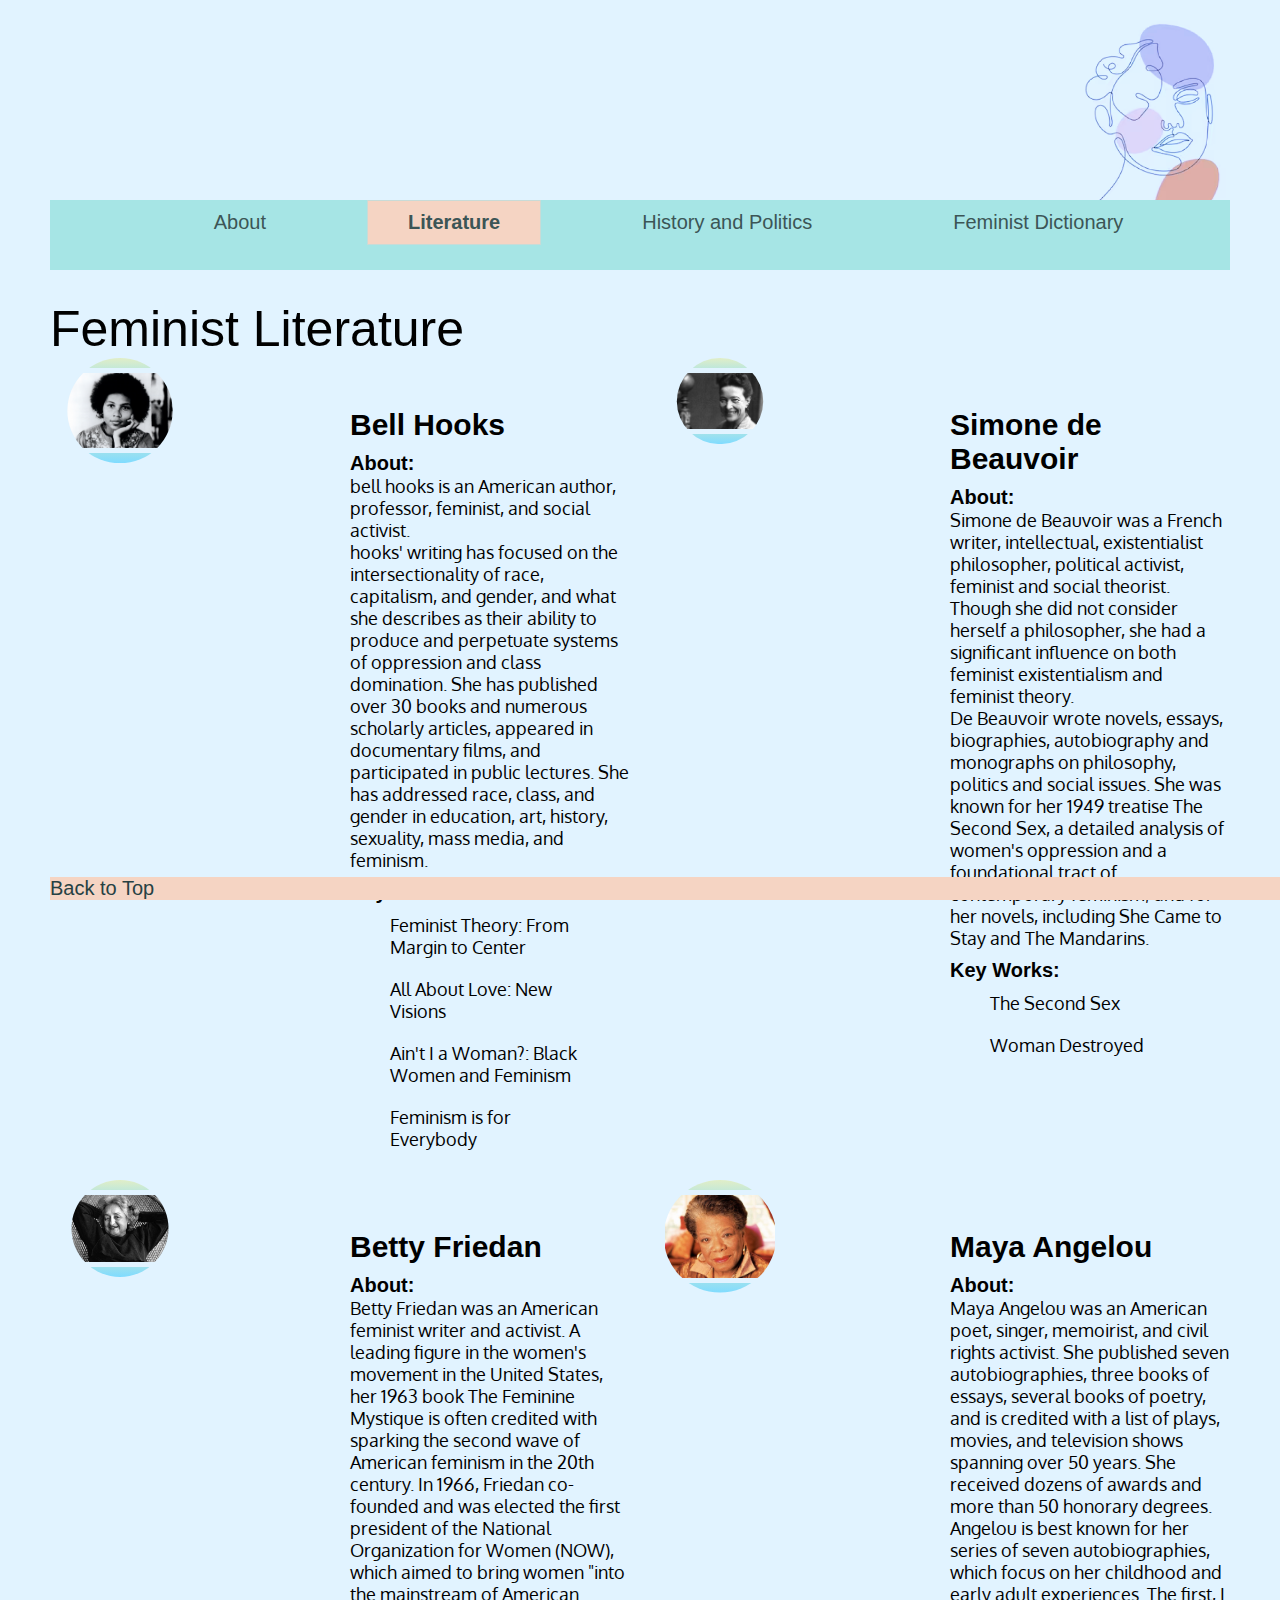
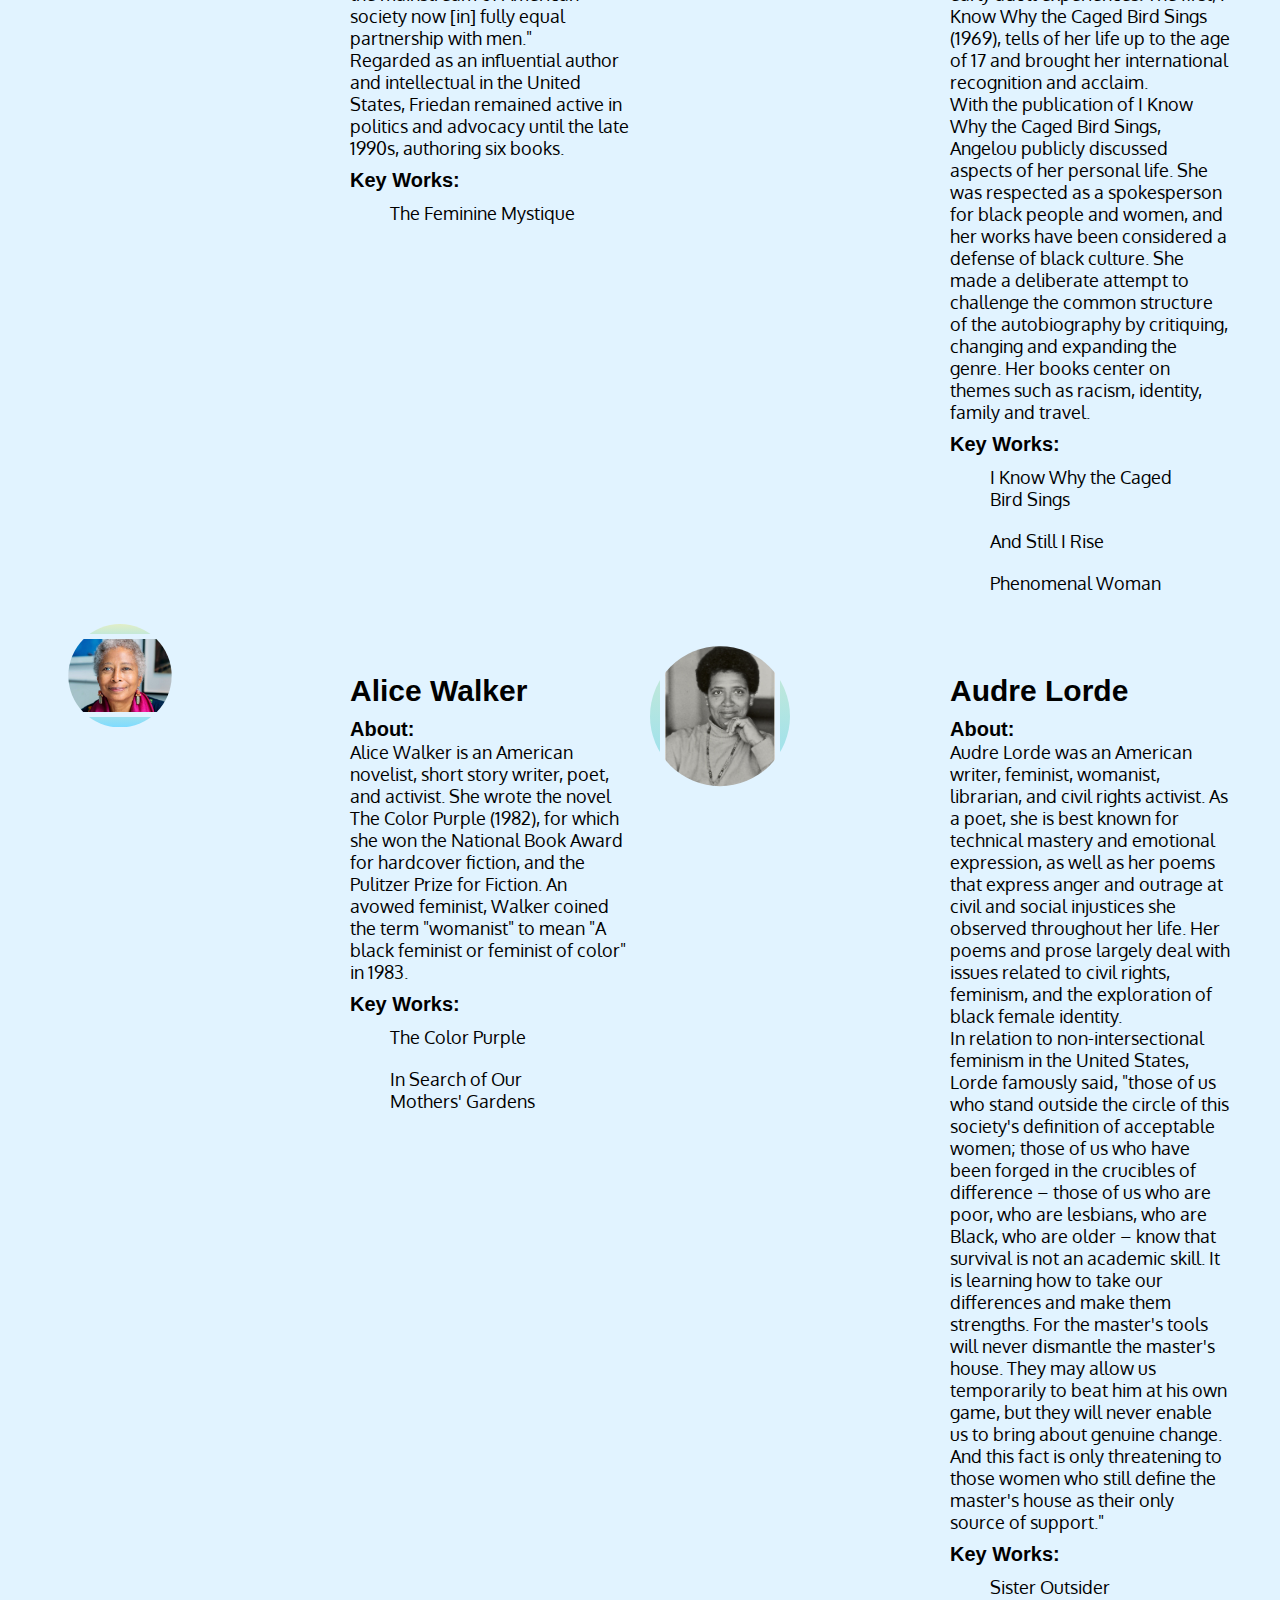
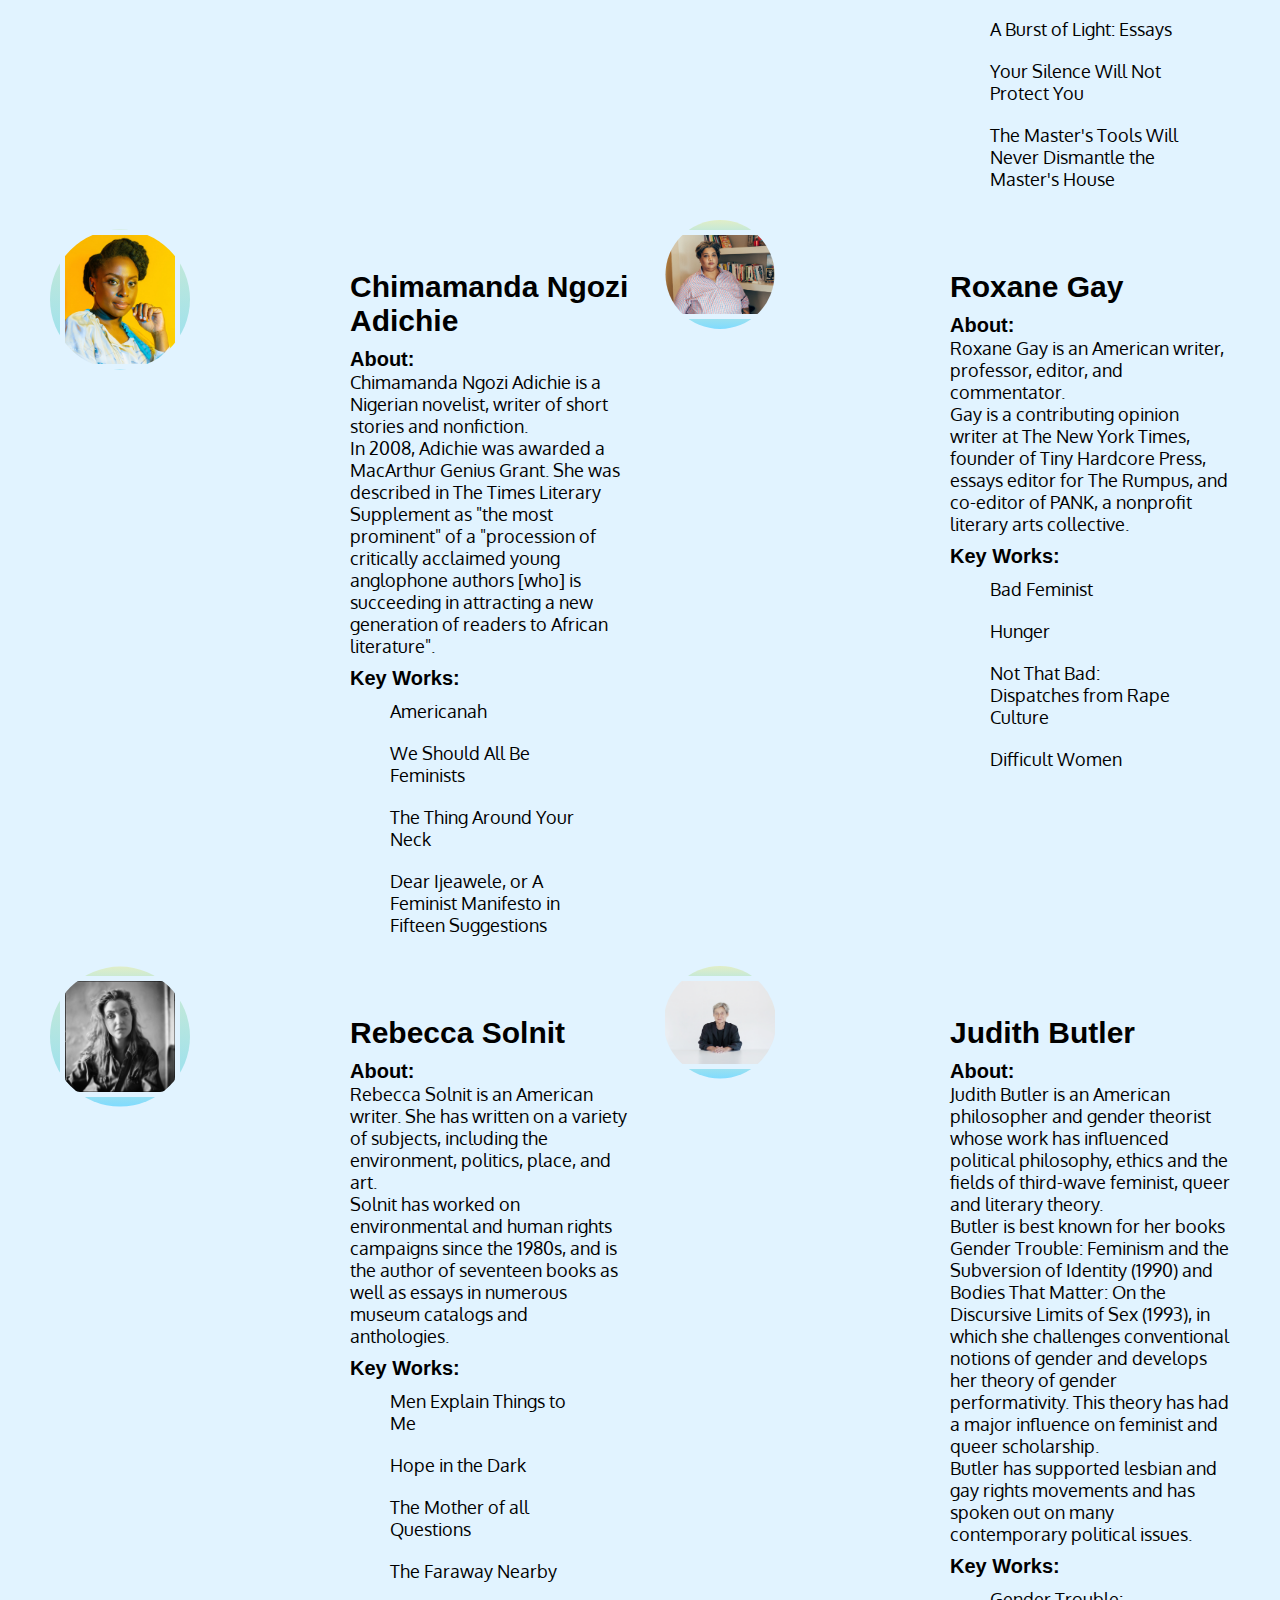
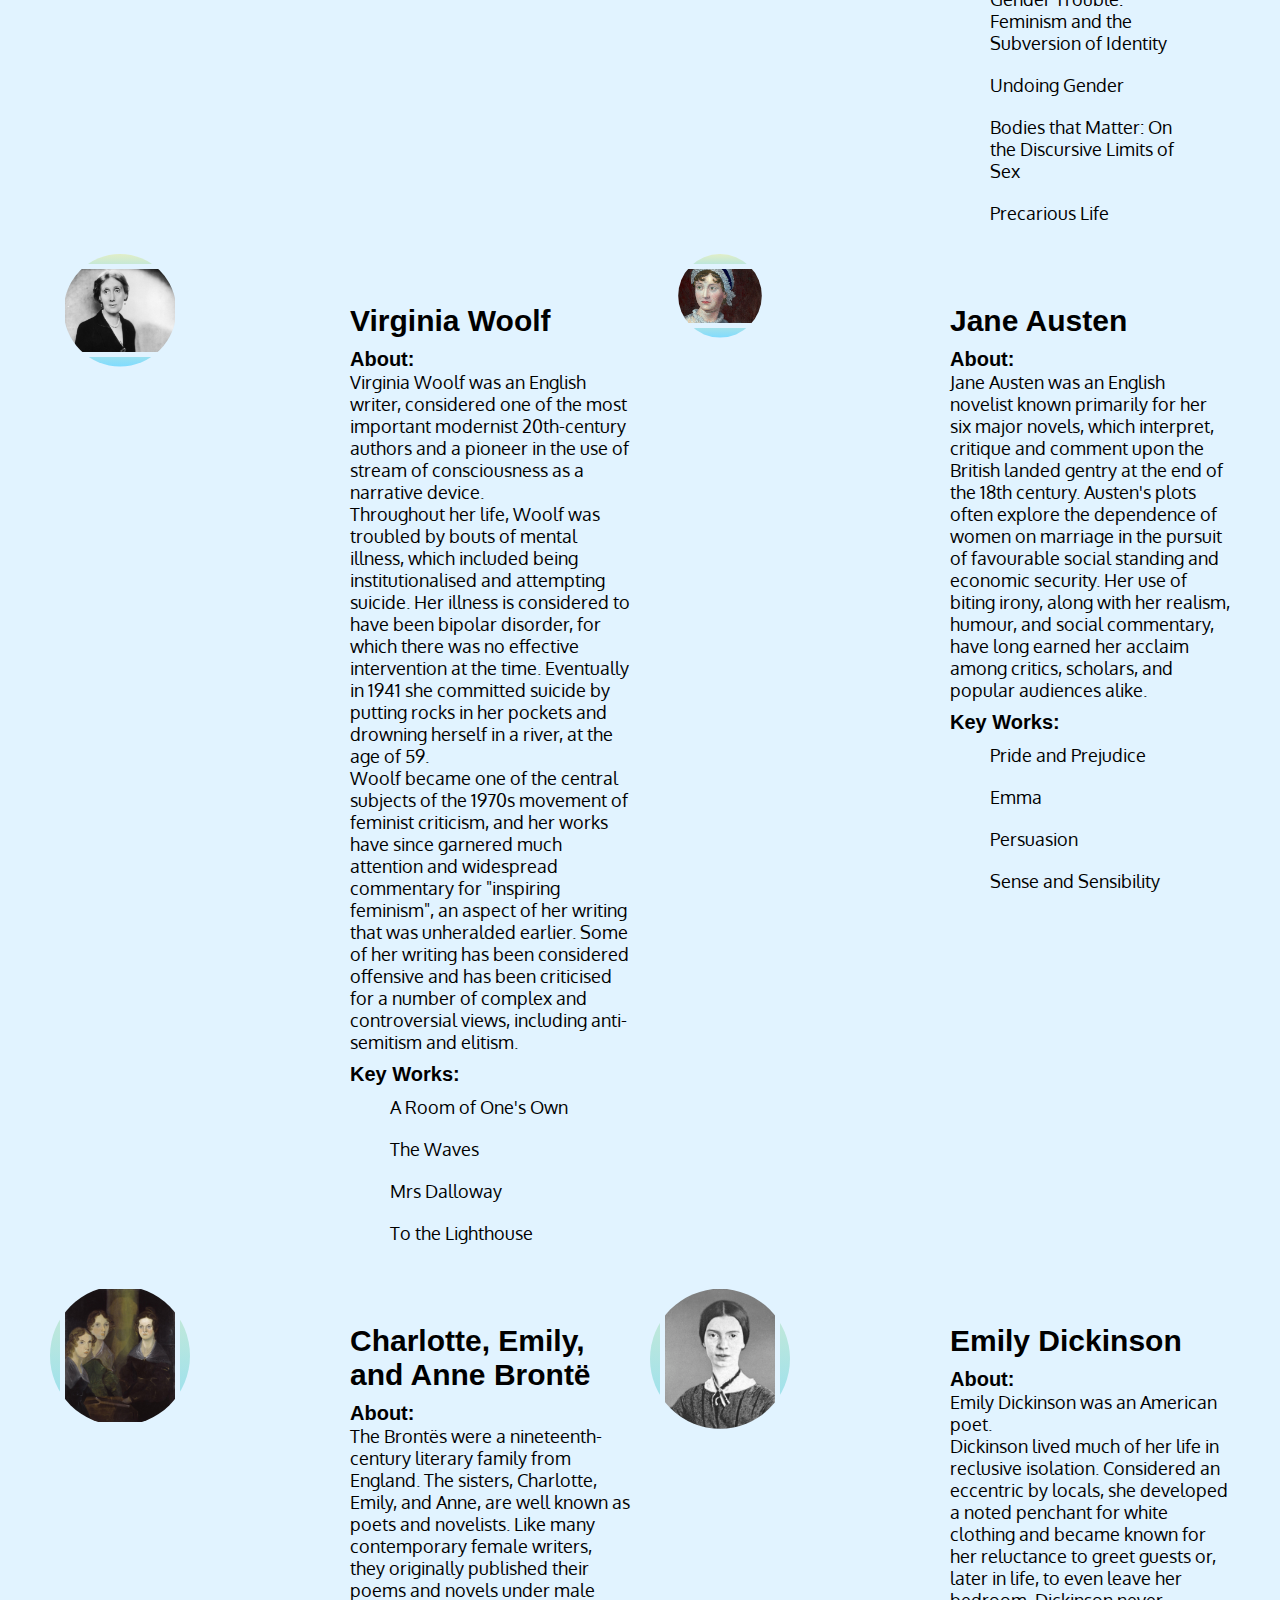
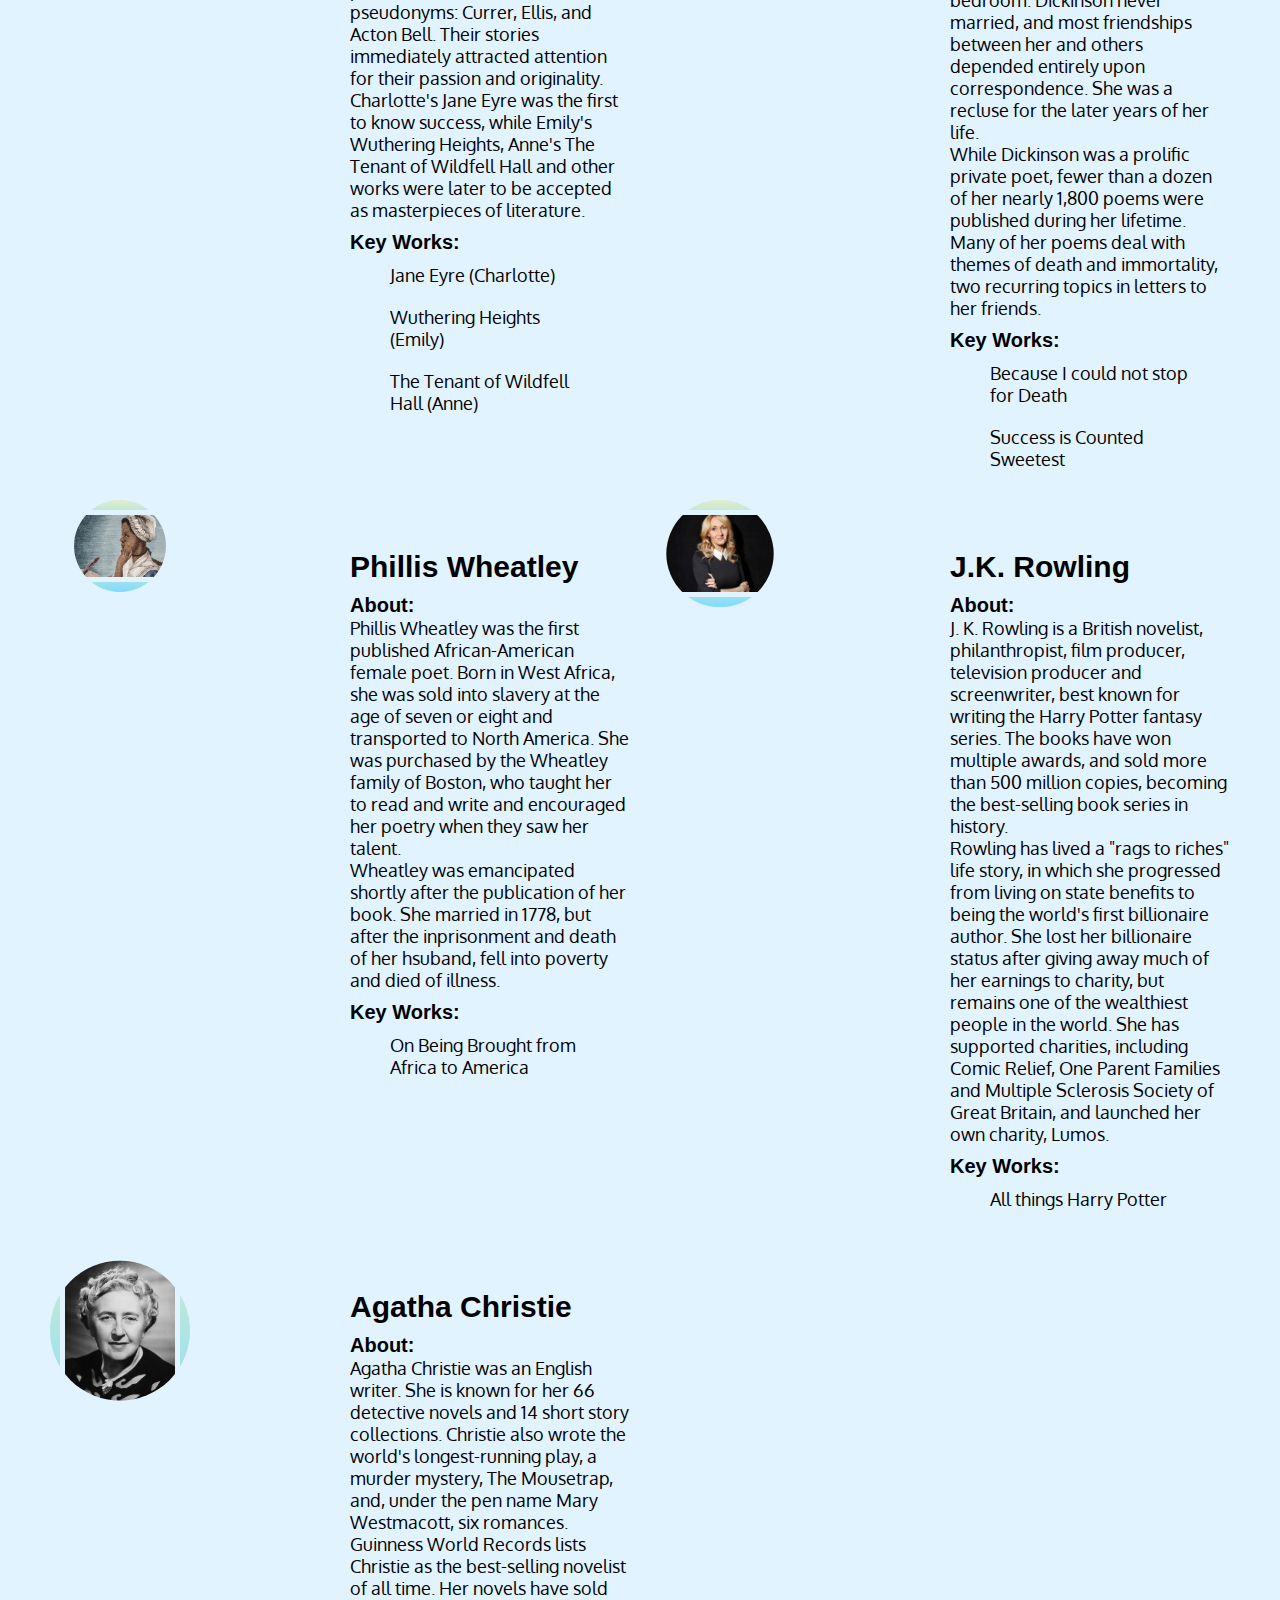
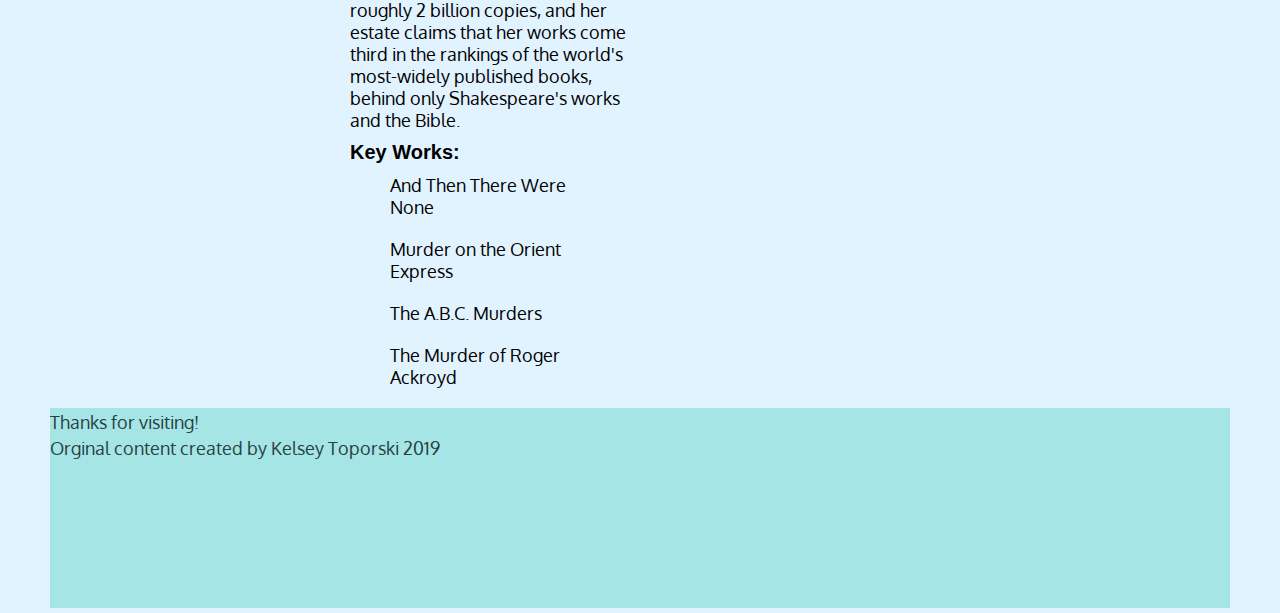
==== literature.html @ 05f8d5fc "Add files via upload" ====
<!DOCTYPE html>
<html lang="en">
<head>
  <meta charset="UTF-8">

  <meta name="viewport" content="width=device-width, initial-scale=1.0">

  <!-- connects to the stylesheets -->
  <link rel="stylesheet" href="css/reset.css">
  <link rel="stylesheet" href="css/style.css">

  <!-- connect to a Google font -->  
  <link rel="preconnect" href="https://fonts.googleapis.com">
  <link rel="preconnect" href="https://fonts.gstatic.com" crossorigin>
  <link href="https://fonts.googleapis.com/css2?family=Oxygen:wght@300;400;700&display=swap" rel="stylesheet">
  <!-- connect to a Font Aweseom font -->
  <link rel="stylesheet" href="https://cdnjs.cloudflare.com/ajax/libs/font-awesome/6.3.0/css/all.min.css" integrity="sha512-SzlrxWUlpfuzQ+pcUCosxcglQRNAq/DZjVsC0lE40xsADsfeQoEypE+enwcOiGjk/bSuGGKHEyjSoQ1zVisanQ==" crossorigin="anonymous" referrerpolicy="no-referrer" />
  <!-- connect to a favicon -->

  <title>Women's Web - Literature</title>
</head>

<body>  
  <a href = "#mainstuff" class = "skip" >Skip to Main Content</a>
  <header>
    <nav>
        <ul>
          <li><a href="index.html">About</a></li>
          <li class = "active" ><a href="literature.html">Literature</a></li>
          <li><a href="history.html">History and Politics</a></li>
          <li><a href="femdict.html">Feminist Dictionary</a></li>
        </ul>
    </nav>
      <!-- definitions from meriam webster -->
      <!-- interpretations from
            The Dictionary of Feminist Theory - Maggie Humm,
            Key Concepts In Post-Colonial Studies - Ashcroft, Bill, Gareth Griffiths, and Helen Tiffin,
            or myself -->
      <!-- interpretation of equity from https://everydayfeminism.com/2014/09/equality-is-not-enough/ -->

    <h1>Feminist Literature</h1>
  </header>

  <main class="container" id = "mainstuff">

      <div class="women-image1">
      <img src="images/bell_hooks.jpg"  width="200" alt="Image of bell hooks">
      </div>

      <div class="women1">
      <h2>Bell Hooks</h2>
      
      <h3>About:</h3>
        <p>
          bell hooks is an American author, professor, feminist, and social activist.
        </p>
        <p>
          hooks' writing has focused on the intersectionality of race, capitalism, and gender, and what she describes as their ability to produce and perpetuate systems of oppression and class domination. She has published over 30 books and numerous scholarly articles, appeared in documentary films, and participated in public lectures. She has addressed race, class, and gender in education, art, history, sexuality, mass media, and feminism.
        </p>

      <h3>Key Works:</h3>
        <ul class="square">
          <li>Feminist Theory: From Margin to Center</li>
          <li>All About Love: New Visions</li>
          <li>Ain't I a Woman?: Black Women and Feminism</li>
          <li>Feminism is for Everybody</li>
        </ul>
      </div>
      

      
     
      <div class="women-image2">
      <img src="images/simone_db.jpg"  width="200" alt="Image of Simone de Beauvoir">
      </div>

      <div class="women2">
      <h2>Simone de Beauvoir</h2>
      <h3>About:</h3>
        <p>
          Simone de Beauvoir was a French writer, intellectual, existentialist philosopher, political activist, feminist and social theorist. Though she did not consider herself a philosopher, she had a significant influence on both feminist existentialism and feminist theory.
        </p>
        <p>
          De Beauvoir wrote novels, essays, biographies, autobiography and monographs on philosophy, politics and social issues. She was known for her 1949 treatise The Second Sex, a detailed analysis of women's oppression and a foundational tract of contemporary feminism; and for her novels, including She Came to Stay and The Mandarins.
        </p>
      <h3>Key Works:</h3>
        <ul>
          <li>The Second Sex</li>
          <li>Woman Destroyed</li>
        </ul>
      </div>

      
      
      <div class="women-image1">
      <img src="images/betty_friedan.jpg"  width="200" alt="Image of Betty Friedan">
      </div>

      <div class="women1">
      <h2>Betty Friedan</h2>
      <h3>About:</h3>
        <p>
          Betty Friedan was an American feminist writer and activist. A leading figure in the women's movement in the United States, her 1963 book The Feminine Mystique is often credited with sparking the second wave of American feminism in the 20th century. In 1966, Friedan co-founded and was elected the first president of the National Organization for Women (NOW), which aimed to bring women "into the mainstream of American society now [in] fully equal partnership with men."
        </p>
        <p>
          Regarded as an influential author and intellectual in the United States, Friedan remained active in politics and advocacy until the late 1990s, authoring six books.
        </p>
      <h3>Key Works:</h3>
        <ul>
          <li>The Feminine Mystique</li>
        </ul>
      </div>
      

      
      <div class="women-image2">
      <img src="images/maya_angelou.jpg"  width="200" alt="Image of Maya Angelou">
      </div>

      <div class="women2">
      <h2>Maya Angelou</h2>
      <h3>About:</h3>
        <p>
          Maya Angelou was an American poet, singer, memoirist, and civil rights activist. She published seven autobiographies, three books of essays, several books of poetry, and is credited with a list of plays, movies, and television shows spanning over 50 years. She received dozens of awards and more than 50 honorary degrees. Angelou is best known for her series of seven autobiographies, which focus on her childhood and early adult experiences. The first, I Know Why the Caged Bird Sings (1969), tells of her life up to the age of 17 and brought her international recognition and acclaim.
        </p>
        <p>
          With the publication of I Know Why the Caged Bird Sings, Angelou publicly discussed aspects of her personal life. She was respected as a spokesperson for black people and women, and her works have been considered a defense of black culture. She made a deliberate attempt to challenge the common structure of the autobiography by critiquing, changing and expanding the genre. Her books center on themes such as racism, identity, family and travel.
        </p>
      <h3>Key Works:</h3>
        <ul>
          <li>I Know Why the Caged Bird Sings</li>
          <li>And Still I Rise</li>
          <li>Phenomenal Woman</li>
        </ul>
      </div>
      

      <!-- <script>
        alert("HI");
        console.log("hey good lookin");
      </script> -->

      
      <div class="women-image1">
      <img src="images/alice_walker.jpg"  width="200" alt="Image of Alice Walker">
      </div>

      <div class="women1">
      <h2>Alice Walker</h2>
      <h3>About:</h3>
        <p>
          Alice Walker is an American novelist, short story writer, poet, and activist. She wrote the novel The Color Purple (1982), for which she won the National Book Award for hardcover fiction, and the Pulitzer Prize for Fiction. An avowed feminist, Walker coined the term "womanist" to mean "A black feminist or feminist of color" in 1983.
        </p>
      <h3>Key Works:</h3>
        <ul>
          <li>The Color Purple</li>
          <li>In Search of Our Mothers' Gardens</li>
        </ul>
      </div>
      

      
      <div class="women-image2">
      <img src="images/audre_lorde.jpg"  width="200" alt="Image of Audre Lorde">
      </div>

      <div class="women2">
      <h2>Audre Lorde</h2>
      <h3>About:</h3>
        <p>
          Audre Lorde was an American writer, feminist, womanist, librarian, and civil rights activist. As a poet, she is best known for technical mastery and emotional expression, as well as her poems that express anger and outrage at civil and social injustices she observed throughout her life. Her poems and prose largely deal with issues related to civil rights, feminism, and the exploration of black female identity.
        </p>
        <p>
          In relation to non-intersectional feminism in the United States, Lorde famously said, "those of us who stand outside the circle of this society's definition of acceptable women; those of us who have been forged in the crucibles of difference – those of us who are poor, who are lesbians, who are Black, who are older – know that survival is not an academic skill. It is learning how to take our differences and make them strengths. For the master's tools will never dismantle the master's house. They may allow us temporarily to beat him at his own game, but they will never enable us to bring about genuine change. And this fact is only threatening to those women who still define the master's house as their only source of support."
        </p>
      <h3>Key Works:</h3>
        <ul>
          <li>Sister Outsider</li>
          <li>A Burst of Light: Essays</li>
          <li>Your Silence Will Not Protect You</li>
          <li>The Master's Tools Will Never Dismantle the Master's House</li>
        </ul>
      </div>
      

      
      <div class="women-image1">
      <img src="images/chimamanda.jpg"  width="200" alt="Image of Chimamanda Ngozi Adichie">
      </div>

      <div class="women1">
      <h2>Chimamanda Ngozi Adichie</h2>
      <h3>About:</h3>
        <p>
          Chimamanda Ngozi Adichie is a Nigerian novelist, writer of short stories and nonfiction.
        </p>
        <p>
          In 2008, Adichie was awarded a MacArthur Genius Grant. She was described in The Times Literary Supplement as "the most prominent" of a "procession of critically acclaimed young anglophone authors [who] is succeeding in attracting a new generation of readers to African literature".
        </p>
      <h3>Key Works:</h3>
        <ul>
          <li>Americanah</li>
          <li>We Should All Be Feminists</li>
          <li>The Thing Around Your Neck</li>
          <li>Dear Ijeawele, or A Feminist Manifesto in Fifteen Suggestions</li>
        </ul>
      </div>

      
      <div class="women-image2">
      <img src="images/roxane_gay.jpg"  width="200" alt="Image of Roxane Gay">
      </div>

      <div class="women2">
      <h2>Roxane Gay</h2>
      <h3>About:</h3>
        <p>
          Roxane Gay is an American writer, professor, editor, and commentator.
        </p>
        <p>
          Gay is a contributing opinion writer at The New York Times, founder of Tiny Hardcore Press, essays editor for The Rumpus, and co-editor of PANK, a nonprofit literary arts collective.
        </p>
      <h3>Key Works:</h3>
        <ul>
          <li>Bad Feminist</li>
          <li>Hunger</li>
          <li>Not That Bad: Dispatches from Rape Culture</li>
          <li>Difficult Women</li>
        </ul>
      </div>
      
      <div class="women-image1">
      <img src="images/rebecca_solnit.jpg"  width="200" alt="Image of Rebecca Solnit">
      </div>

      <div class="women1">
      <h2>Rebecca Solnit</h2>
      <h3>About:</h3>
        <p>
          Rebecca Solnit is an American writer. She has written on a variety of subjects, including the environment, politics, place, and art.
        </p>
        <p>
          Solnit has worked on environmental and human rights campaigns since the 1980s, and is the author of seventeen books as well as essays in numerous museum catalogs and anthologies.
        </p>
      <h3>Key Works:</h3>
        <ul>
          <li>Men Explain Things to Me</li>
          <li>Hope in the Dark</li>
          <li>The Mother of all Questions</li>
          <li>The Faraway Nearby</li>
        </ul>
      </div>
     

      
      <div class="women-image2">
      <img src="images/judith_butler.jpg"  width="200" alt="Image of Judith Butler">
      </div>

      <div class="women2">
      <h2>Judith Butler</h2>
      <h3>About:</h3> 
        <p>
          Judith Butler is an American philosopher and gender theorist whose work has influenced political philosophy, ethics and the fields of third-wave feminist, queer and literary theory.
        </p>
        <p>
          Butler is best known for her books Gender Trouble: Feminism and the Subversion of Identity (1990) and Bodies That Matter: On the Discursive Limits of Sex (1993), in which she challenges conventional notions of gender and develops her theory of gender performativity. This theory has had a major influence on feminist and queer scholarship.
        </p>
        <p>
          Butler has supported lesbian and gay rights movements and has spoken out on many contemporary political issues.
        </p>
      <h3>Key Works:</h3>
        <ul>
          <li>Gender Trouble: Feminism and the Subversion of Identity</li>
          <li>Undoing Gender</li>
          <li>Bodies that Matter: On the Discursive Limits of Sex</li>
          <li>Precarious Life</li>
        </ul>
      </div>
      
      <div class="women-image1">
      <img src="images/virginia_woolf.jpg"  width="200" alt="Image of Virginia Woolf">
      </div>

      <div class="women1">
      <h2>Virginia Woolf</h2>
      <h3>About:</h3> 
        <p>
          Virginia Woolf was an English writer, considered one of the most important modernist 20th-century authors and a pioneer in the use of stream of consciousness as a narrative device.
        </p>
        <p>
          Throughout her life, Woolf was troubled by bouts of mental illness, which included being institutionalised and attempting suicide. Her illness is considered to have been bipolar disorder, for which there was no effective intervention at the time. Eventually in 1941 she committed suicide by putting rocks in her pockets and drowning herself in a river, at the age of 59.
        </p>
        <p>
          Woolf became one of the central subjects of the 1970s movement of feminist criticism, and her works have since garnered much attention and widespread commentary for "inspiring feminism", an aspect of her writing that was unheralded earlier. Some of her writing has been considered offensive and has been criticised for a number of complex and controversial views, including anti-semitism and elitism.
        </p>
      <h3>Key Works:</h3>
        <ul>
          <li>A Room of One's Own</li>
          <li>The Waves</li>
          <li>Mrs Dalloway</li>
          <li>To the Lighthouse</li>
        </ul>
      </div>
      
      <div class="women-image2">
      <img src="images/jane_austen.jpg"  width="200" alt="Image of Jane Austen">
      </div>

     <div class="women2">
      <h2>Jane Austen</h2>
      <h3>About:</h3> 
        <p>
          Jane Austen was an English novelist known primarily for her six major novels, which interpret, critique and comment upon the British landed gentry at the end of the 18th century. Austen's plots often explore the dependence of women on marriage in the pursuit of favourable social standing and economic security. Her use of biting irony, along with her realism, humour, and social commentary, have long earned her acclaim among critics, scholars, and popular audiences alike.
        </p>
      <h3>Key Works:</h3>
        <ul>
          <li>Pride and Prejudice</li>
          <li>Emma</li>
          <li>Persuasion</li>
          <li>Sense and Sensibility</li>
        </ul>
      </div>
      
      <div class="women-image1">
      <img src="images/bronte_sisters.jpg"  width="200" alt="Image of Charlotte, Emily, and Anne Brontë">
      </div>

      <div class="women1">
      <h2>Charlotte, Emily, and Anne Brontë</h2>
      <h3>About:</h3> 
        <p>
          The Brontës were a nineteenth-century literary family from England. The sisters, Charlotte, Emily, and Anne, are well known as poets and novelists. Like many contemporary female writers, they originally published their poems and novels under male pseudonyms: Currer, Ellis, and Acton Bell. Their stories immediately attracted attention for their passion and originality. Charlotte's Jane Eyre was the first to know success, while Emily's Wuthering Heights, Anne's The Tenant of Wildfell Hall and other works were later to be accepted as masterpieces of literature.
        </p>
       <h3>Key Works:</h3>
        <ul>
          <li>Jane Eyre (Charlotte)</li>
          <li>Wuthering Heights (Emily)</li>
          <li>The Tenant of Wildfell Hall (Anne)</li>
        </ul>
      </div>
      
      <div class="women-image2">
      <img src="images/emily_d.jpg"  width="200" alt="Image of Emily Dickinson">
      </div>

      <div class="women2">
      <h2>Emily Dickinson</h2>
      <h3>About:</h3> 
        <p>
          Emily Dickinson was an American poet.
        </p>
        <p>
          Dickinson lived much of her life in reclusive isolation. Considered an eccentric by locals, she developed a noted penchant for white clothing and became known for her reluctance to greet guests or, later in life, to even leave her bedroom. Dickinson never married, and most friendships between her and others depended entirely upon correspondence. She was a recluse for the later years of her life.
        </p>
        <p>
          While Dickinson was a prolific private poet, fewer than a dozen of her nearly 1,800 poems were published during her lifetime. Many of her poems deal with themes of death and immortality, two recurring topics in letters to her friends.
        </p>
      <h3>Key Works:</h3>
        <ul>
          <li>Because I could not stop for Death</li>
          <li>Success is Counted Sweetest</li>
        </ul>
      </div>
      
      <div class="women-image1">
      <img src="images/phillis_w.jpg"  width="200" alt="Image of Phillis Wheatley">
      </div>

      <div class="women1">
      <h2>Phillis Wheatley</h2>
      <h3>About:</h3> 
        <p>
          Phillis Wheatley was the first published African-American female poet. Born in West Africa, she was sold into slavery at the age of seven or eight and transported to North America. She was purchased by the Wheatley family of Boston, who taught her to read and write and encouraged her poetry when they saw her talent.
        </p>
        <p>
          Wheatley was emancipated shortly after the publication of her book. She married in 1778, but after the inprisonment and death of her hsuband, fell into poverty and died of illness.
        </p>
      <h3>Key Works:</h3>
        <ul>
          <li>On Being Brought from Africa to America</li>
        </ul>
      </div>
      
      <div class="women-image2">
      <img src="images/jk_rowling.jpg"  width="200" alt="Image of J.K. Rowling">
      </div>

      <div class="women2">
      <h2>J.K. Rowling</h2>
      <h3>About:</h3> 
        <p>
          J. K. Rowling is a British novelist, philanthropist, film producer, television producer and screenwriter, best known for writing the Harry Potter fantasy series. The books have won multiple awards, and sold more than 500 million copies, becoming the best-selling book series in history.
        </p>
        <p>
          Rowling has lived a "rags to riches" life story, in which she progressed from living on state benefits to being the world's first billionaire author. She lost her billionaire status after giving away much of her earnings to charity, but remains one of the wealthiest people in the world. She has supported charities, including Comic Relief, One Parent Families and Multiple Sclerosis Society of Great Britain, and launched her own charity, Lumos.
        </p>
      <h3>Key Works:</h3>
        <ul>
          <li>All things Harry Potter</li>
        </ul>
      </div>
      
      <div class="women-image1">
      <img src="images/agatha.jpg"  width="200" alt="Image of Agatha Christie">
      </div>

      <div class="women1">
      <h2>Agatha Christie</h2>
      <h3>About:</h3> 
        <p>
          Agatha Christie was an English writer. She is known for her 66 detective novels and 14 short story collections. Christie also wrote the world's longest-running play, a murder mystery, The Mousetrap, and, under the pen name Mary Westmacott, six romances.
        </p>
        <p>
          Guinness World Records lists Christie as the best-selling novelist of all time. Her novels have sold roughly 2 billion copies, and her estate claims that her works come third in the rankings of the world's most-widely published books, behind only Shakespeare's works and the Bible.
        </p>
      <h3>Key Works:</h3>
        <ul>
          <li>And Then There Were None</li>
          <li>Murder on the Orient Express</li>
          <li>The A.B.C. Murders</li>
          <li>The Murder of Roger Ackroyd</li>
        </ul>
      </div>

   
      
    </main>
    <footer>
      
      <p class="thanks">
        Thanks for visiting! <i class="far fa-grin icon"> </i>
      </p>
      <p>Orginal content created by Kelsey Toporski 2019<i class="fa-regular fa-copyright icon"></i></p>
      <a href="#top" class="tops">Back to Top</a>

    </footer>
  </body>
</html>
---- css/style.css ----
/* ======== mobile view ================================*/

@media screen and (min-width: 350px){
    
    body{
        background-color: #F9E9DA;
        margin: 0px 50px;
        padding-top: 200px;
        background-image: url(../images/background-women-face-abstract.jpg);
        background-size:  30vh;
        background-repeat: no-repeat;
        background-position: top right;
        font-family: 'oxygen';
        font-size: 18px;
        
    }

    h1 span::before{
        content:"phone device";
    }

    header{
        min-height: 120px;
    }

    nav{
        padding-top: 35px;
        background-color: orange;
        text-align:center;
        padding: 0px 20px;
        margin: 0px 0px 30px;
        min-height: 70px;
    }
  
    
    nav li{
        margin-left: 5%;
        margin-right:0;
    }


    
    li{
        display: inline-block;
        padding: 10px 40px;
    }
    
    a{
        color: #3C5556;
        text-decoration: none;
        font-style: bold;
        font-family: Arial;
        font-size: 20px;
        font-family:'Segoe UI', Tahoma, Geneva, Verdana, sans-serif;
    }
    
    a:hover{
        background-color: white;
        color: black;
    }
    
    .active{
        color:black;
        border: 1px solid #C8DBD7;
        background-color: #F5D4C3;
        font-weight: 600;
    }
    
    
    h1{
        font-family: Arial, Helvetica, sans-serif;
        font-size: 20px;
    }
    
    h2{
        font-family: 'Trebuchet MS', 'Lucida Sans Unicode', 'Lucida Grande', 'Lucida Sans', Arial, sans-serif;
        font-size: 18px;
        font-weight: bold;
        margin-top: 50px;
        margin-bottom: 10px;
    }
    
    h3{
        font-family: 'Trebuchet MS', 'Lucida Sans Unicode', 'Lucida Grande', 'Lucida Sans', Arial, sans-serif;
        font-size: 13px;
        font-weight: bold;
        margin-top: 10px;
    }
    
    img:nth-of-type(even){
        border: 10px solid;
        border-image: linear-gradient(#f9dcc4, #f08080) 30;
        margin: auto;
        width: 50%;
        padding: 5px;
        border-radius: 30px;
    }
    
    
    img:nth-of-type(odd){
        border: 10px solid;
        border-image: linear-gradient(#e1eec7, #7fdbff) 30;
        margin: auto;
        width: 50%;
        padding: 5px;
        border-radius: 30px;
    }
    
    
    
    img:hover{
        border: 10px solid;
        border-image: linear-gradient(#d2c4f9, #70e7ee) 30;
        margin: auto;
        width: 50%;
        border-radius: 30px;
    }
    
    .skip{
        /* position:absolute;
        left:-1000px; */
        position: absolute;
        left: 0;
        top: 0;
        transform: translateY(-100%);
        transition: transform 0.3s;
    }
    
    .skip:focus{
        /* position: relative;
        left:0px; */
        transform: translateY(0%);
    }
    
    .icon{
        color: rgb(22, 10, 131);
        font-size:20px;
    }
    
    .anim-image{
        animation: animate 5s linear infinite, fadeIn 3s;;
    }
    
    
    @keyframes fadeIn {
        from{
            opacity: 0;
        }
        to{
            opacity: 1;
        }
        
    }
    
    @keyframes animate {
        from{
            filter: hue-rotate(0deg);
        }
        to{
            filter: hue-rotate(360deg);
        }
    }
    
    
    .container{
        max-width:100vw;
        margin: 0 auto;
        display: grid;
        grid-template-columns: 1fr 1fr;
        grid-gap: 20px;
    }
    
    .women-img1, .women-img2{
        overflow: hidden;
        grid-column: 1/2;
        max-height: 200px;
    }
    
    .women1, .women2{
        grid-column: 2/3;
    }
    
    
    .container ul.square{
        list-style-type: square;
    }
    
    .dict-container{
        display: flex;
        flex-direction: column;
        justify-content: space-around;
        align-items: flex-start;
        flex-wrap: wrap;
    }
    
    .search-form{
        margin-top:15px;
        float:right;
        margin-right: 100px;
    }
    
    input[type=text]{
        padding:7px;
        border:none;
        width:60vw;
        font-size:16px;
        font-family: sans-serif;
    
    }
    
    button{
        width: 20vw;
        float:right;
        background:#d2c4f9;
        color: white;
        border-radius: 0 5px 5px 0;
        cursor:pointer;
        position: relative;
        padding:7px;
        font-family: sans-serif;
        border:none;
        font-size: 16px;
    }
  
    main{
        min-height: 500px;
    }

    footer{
        min-height: 200px;
        background-color: orange;
        color: #264143;
        position: absolute
        padding: 10px;
        margin: 10px 0px 5px;
    }

    footer > a {
        background-color: #F5D4C3;
        color: #264143;
        position: absolute;
        bottom:0;
        width:100%;
    }

  }
    
    
     

  /* ======== tablet view ================================*/

  @media screen and (min-width: 700px){

    body{
        background-color: #FEEFEC;
        background-image: url(../images/minimal-woman-face-geometric-shape-poster-one-line-drawing-style-192208049.jpeg);   
    }

    h1 span::before {
        content: "tablet device";
    }

    nav{
        flex: 0 1 250px;
        background-color: palevioletred;
    }
  
    main{
        flex: 1 0 auto;
    }

    footer{
        background-color: palevioletred;;
    }
        
  }

    /* change to 4 column grid  */
    .container{
        display: grid;
        grid-template-columns: repeat(4, 1fr);
        grid-gap: 20px;
    }
    
    .women-img1{
        overflow: hidden;
        grid-column: 1/2;
        width: 100%;
    }
    
    .women1{
        grid-column: 2/3;
        width: auto;
    }
    
    .women-img2{
        overflow: hidden;
        grid-column: 3/4;
        width: 100%;
    }
    
    .women2{
        grid-column: 4/5;
        width: auto;
    }
    
    .container ul.square{
        list-style-type: square;
    }
    
    .dict-container{
        display: flex;
        flex-direction: column;
        justify-content: space-around;
        align-items: flex-start;
        flex-wrap: wrap;
    }
    
    /* change the image border hover */
   
    img{
        border: none;
        border-color: #f08080;
        border-width: 10px;
        border: 10px solid palevioletred;
        clip-path: circle();
        margin: auto;
        width: min-content;
        height:min-content;
        border-radius: 50%;
        object-fit: cover;
    }
    
    img:hover{
        border: 10px solid;
        border-image: linear-gradient(#d2c4f9, #70e7ee) 30;
        margin: auto;
        width: 50%;
        border-radius: 30px;
    }


    h1{
        font-family: Arial, Helvetica, sans-serif;
        font-size: 50px;
    }
    
    h2{
        font-family: 'Trebuchet MS', 'Lucida Sans Unicode', 'Lucida Grande', 'Lucida Sans', Arial, sans-serif;
        font-size: 30px;
        font-weight: bold;
        margin-top: 50px;
        margin-bottom: 10px;
    }
    
    h3{
        font-family: 'Trebuchet MS', 'Lucida Sans Unicode', 'Lucida Grande', 'Lucida Sans', Arial, sans-serif;
        font-size: 20px;
        font-weight: bold;
        margin-top: 10px;
    }
    /* ======== desktop view ================================*/

    @media screen and (min-width: 1100px){
        body{
            background-color: #E1F3FF;
            background-image: url(../images/abstract_women_desktop_view.png);   
        }
    
        h1 span::before {
            content: "desktop device";
        }

        nav{
            background-color: rgb(166, 229, 229);
        }

        footer{
            background-color: rgb(166, 229, 229);
        }
    }
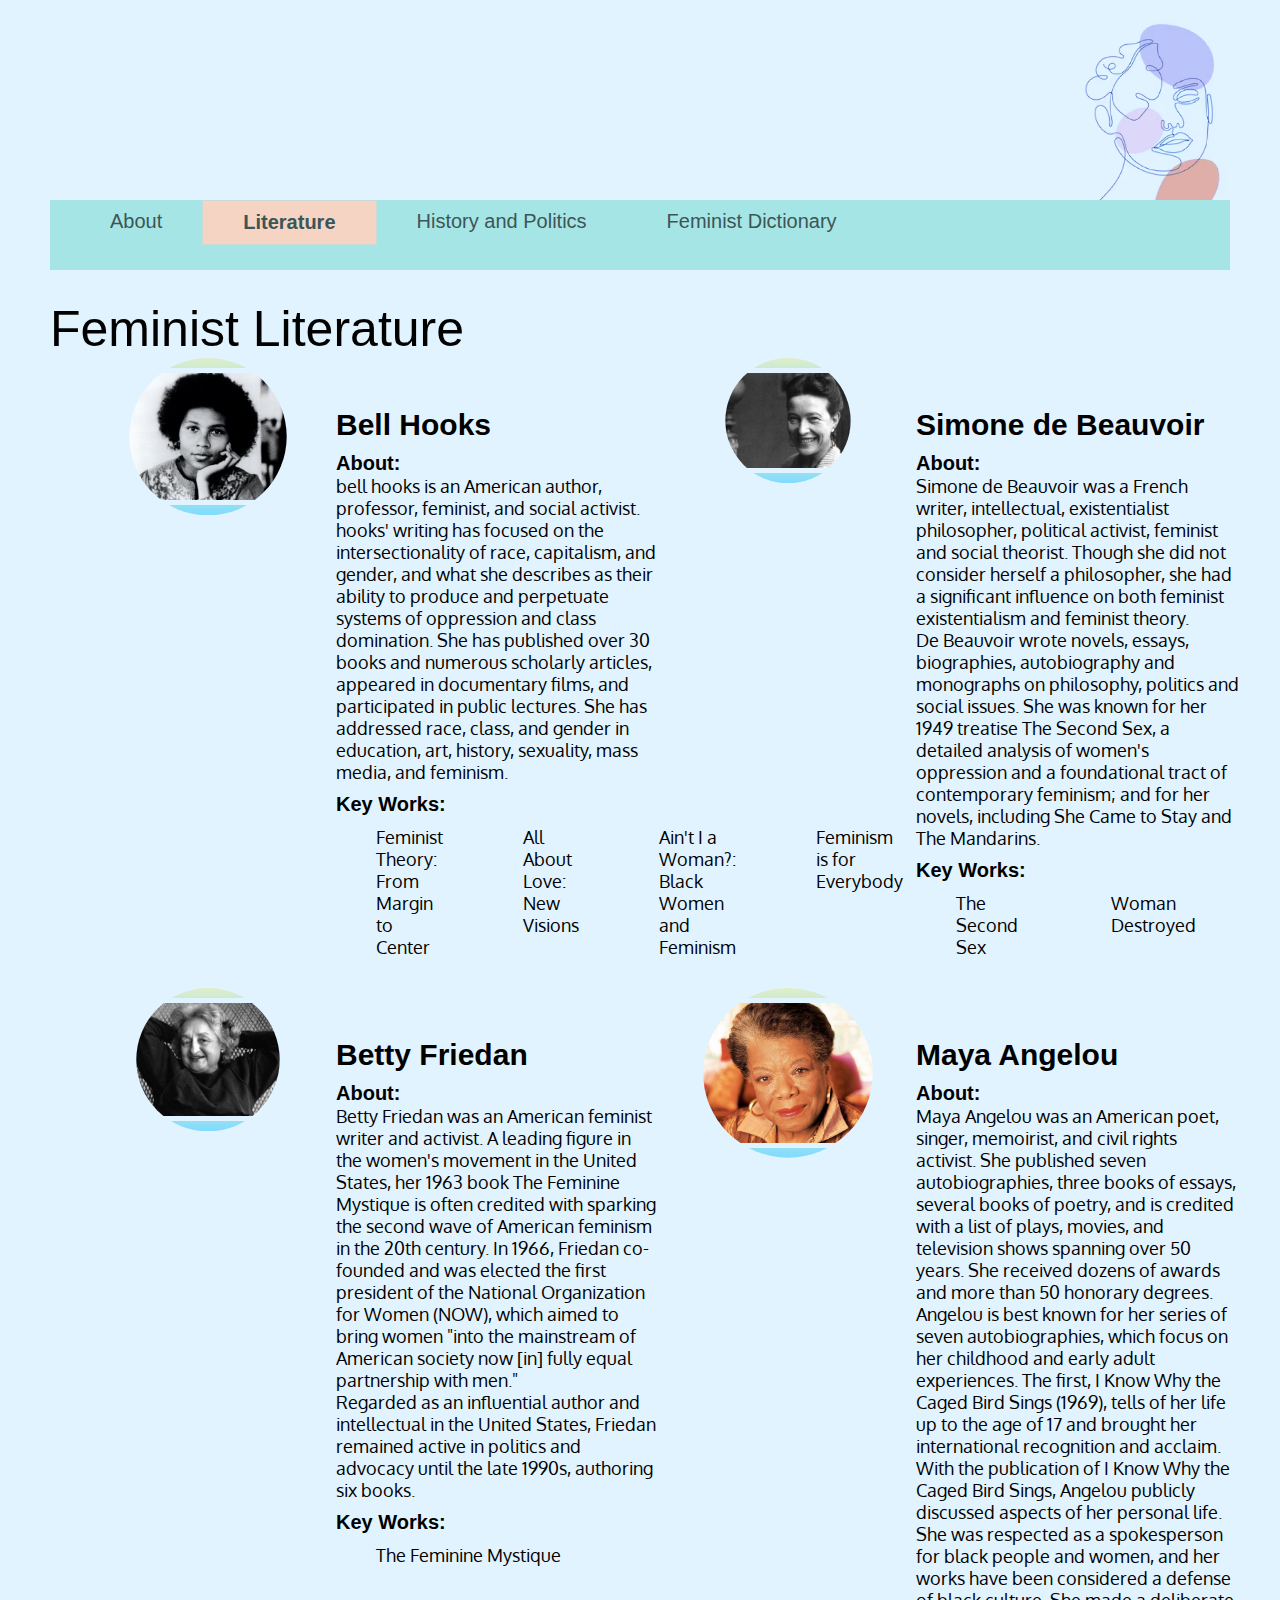
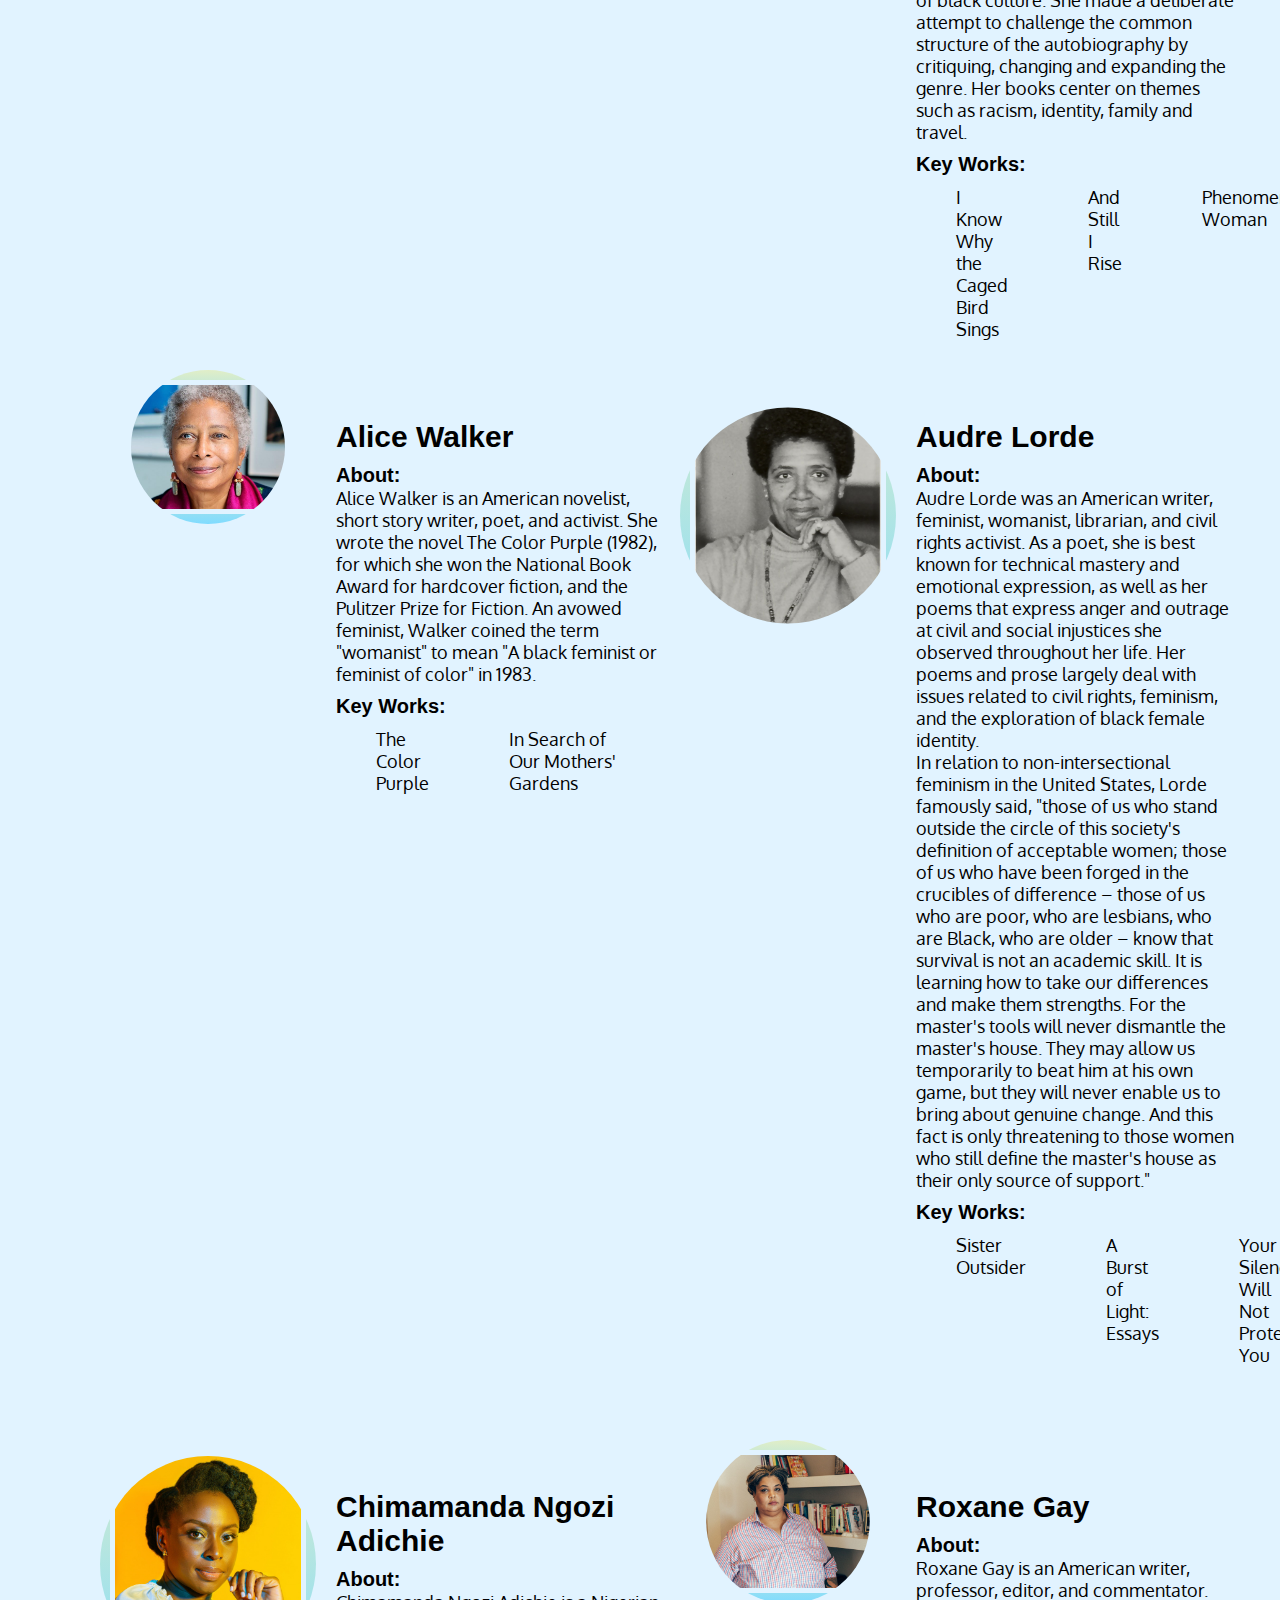
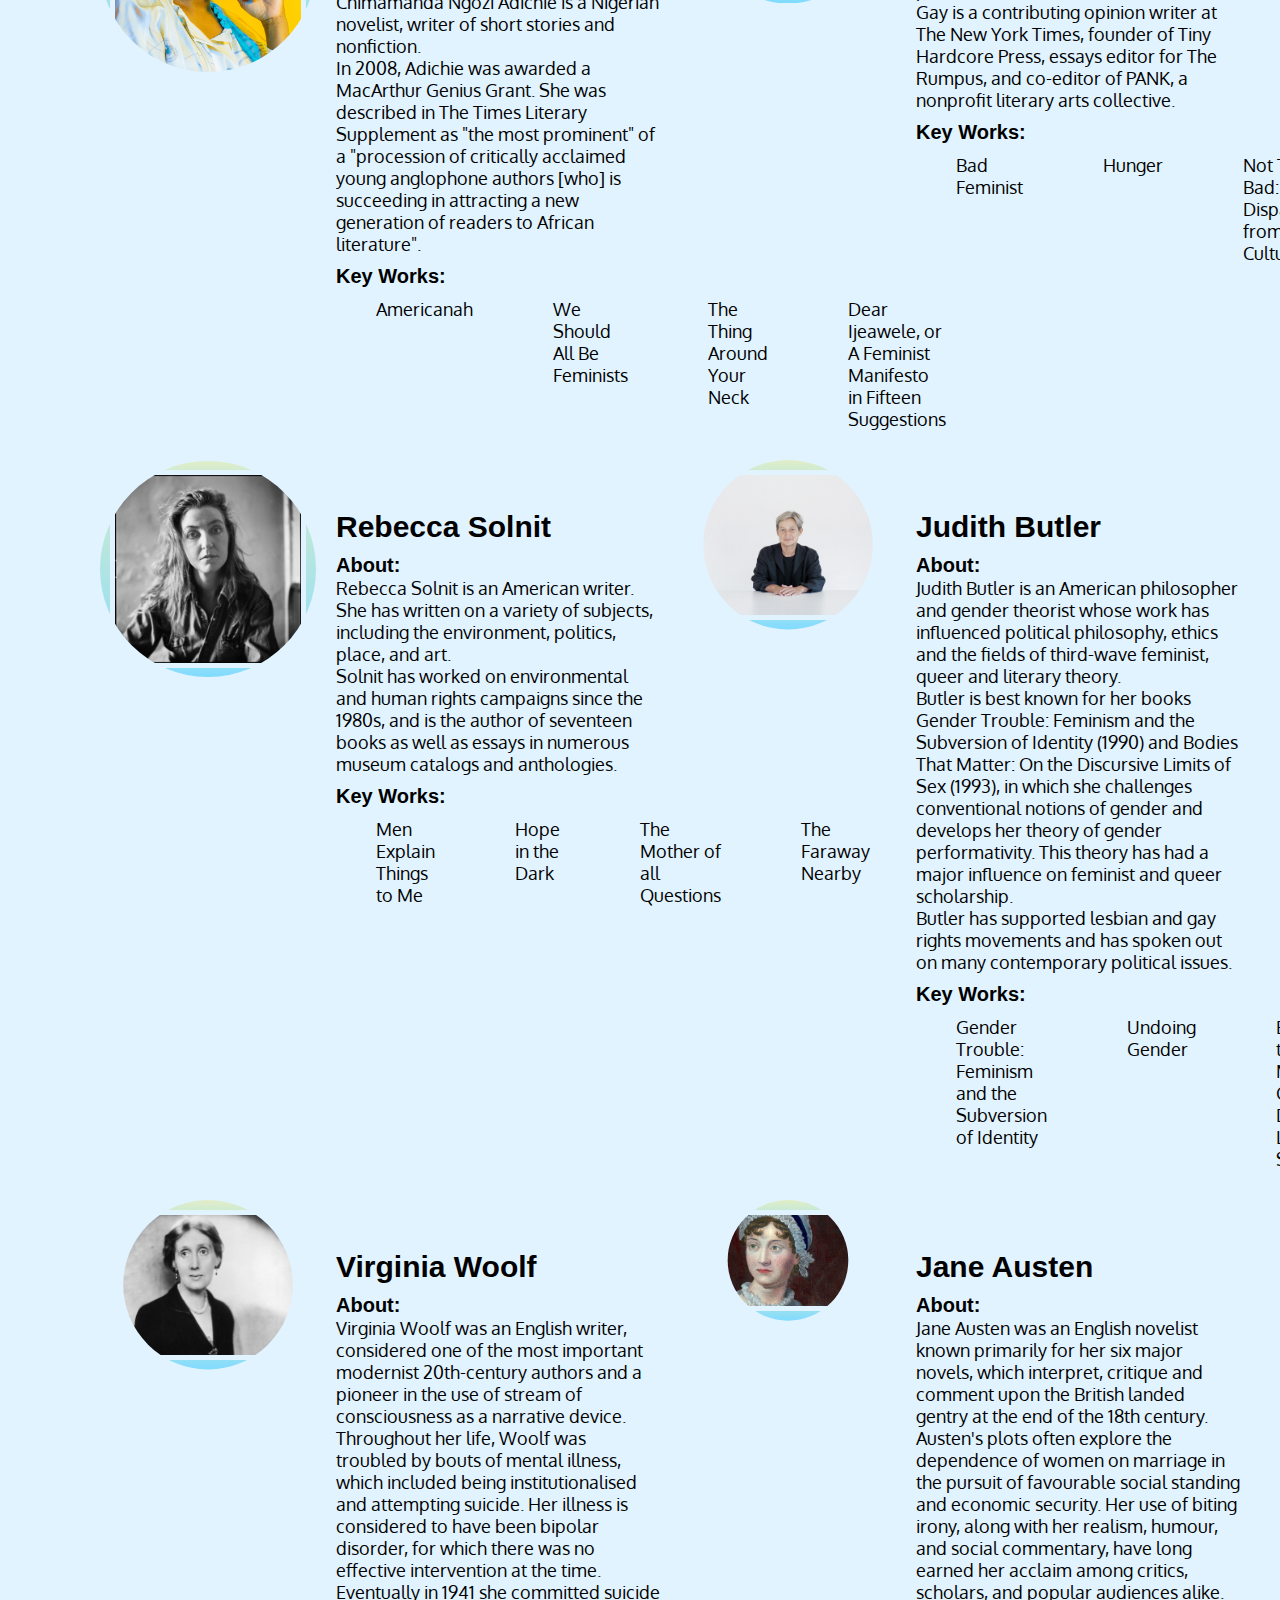
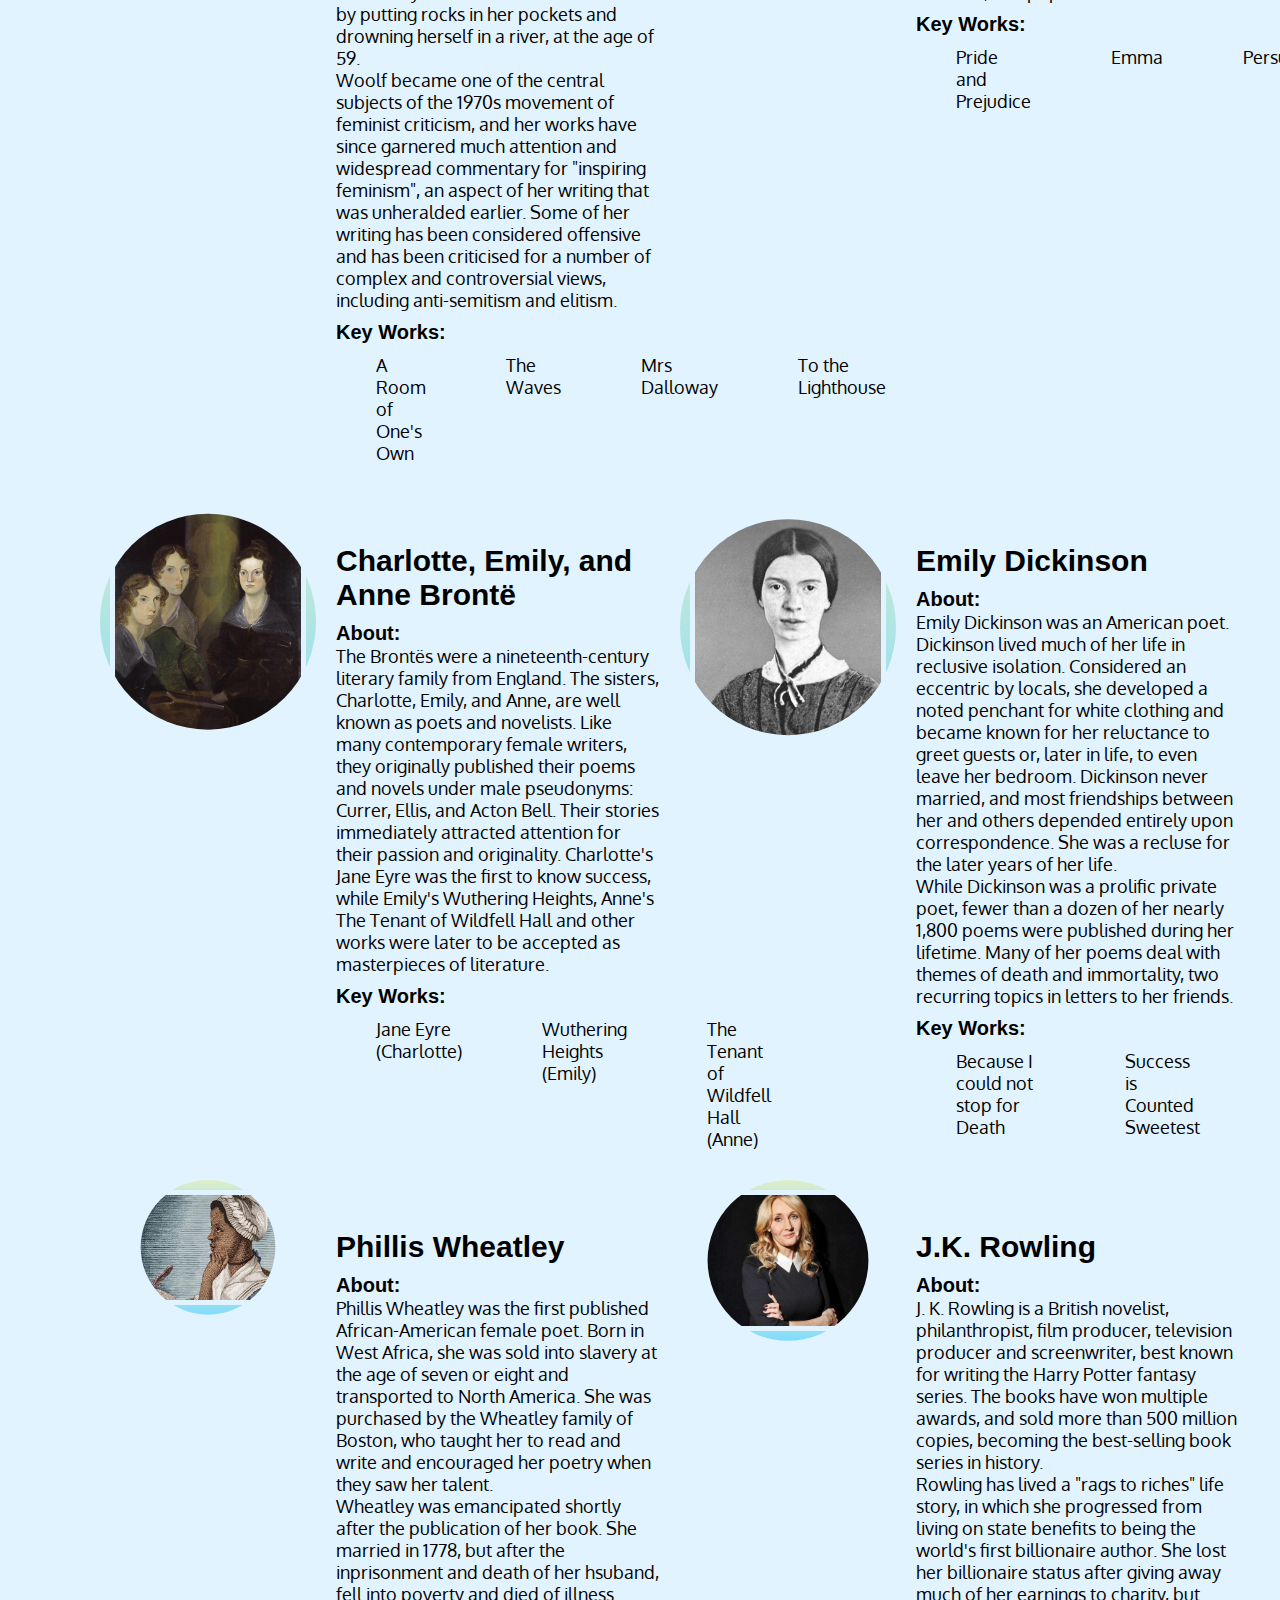
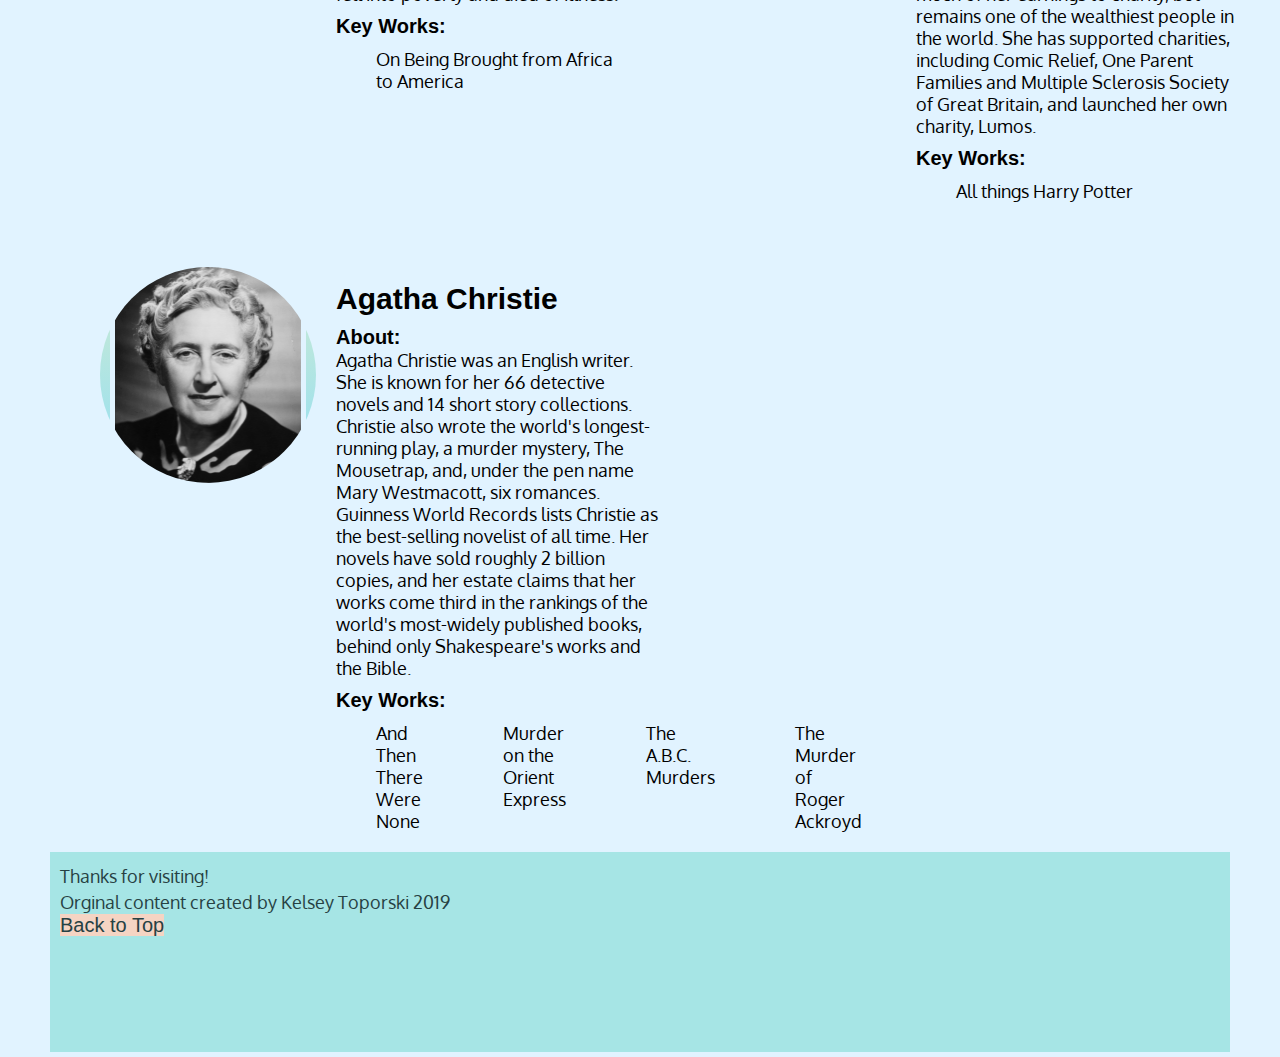
==== commit 1b38bb78: "deleted image "width=200"" ====
--- a/literature.html
+++ b/literature.html
@@ -44,7 +44,7 @@
   <main class="container" id = "mainstuff">
 
       <div class="women-image1">
-      <img src="images/bell_hooks.jpg"  width="200" alt="Image of bell hooks">
+      <img src="images/bell_hooks.jpg" alt="Image of bell hooks">
       </div>
 
       <div class="women1">
@@ -71,7 +71,7 @@
       
      
       <div class="women-image2">
-      <img src="images/simone_db.jpg"  width="200" alt="Image of Simone de Beauvoir">
+      <img src="images/simone_db.jpg" alt="Image of Simone de Beauvoir">
       </div>
 
       <div class="women2">
@@ -93,7 +93,7 @@
       
       
       <div class="women-image1">
-      <img src="images/betty_friedan.jpg"  width="200" alt="Image of Betty Friedan">
+      <img src="images/betty_friedan.jpg"  alt="Image of Betty Friedan">
       </div>
 
       <div class="women1">
@@ -114,7 +114,7 @@
 
       
       <div class="women-image2">
-      <img src="images/maya_angelou.jpg"  width="200" alt="Image of Maya Angelou">
+      <img src="images/maya_angelou.jpg"  alt="Image of Maya Angelou">
       </div>
 
       <div class="women2">
@@ -142,7 +142,7 @@
 
       
       <div class="women-image1">
-      <img src="images/alice_walker.jpg"  width="200" alt="Image of Alice Walker">
+      <img src="images/alice_walker.jpg" alt="Image of Alice Walker">
       </div>
 
       <div class="women1">
@@ -161,7 +161,7 @@
 
       
       <div class="women-image2">
-      <img src="images/audre_lorde.jpg"  width="200" alt="Image of Audre Lorde">
+      <img src="images/audre_lorde.jpg"  alt="Image of Audre Lorde">
       </div>
 
       <div class="women2">
@@ -185,7 +185,7 @@
 
       
       <div class="women-image1">
-      <img src="images/chimamanda.jpg"  width="200" alt="Image of Chimamanda Ngozi Adichie">
+      <img src="images/chimamanda.jpg"  alt="Image of Chimamanda Ngozi Adichie">
       </div>
 
       <div class="women1">
@@ -208,7 +208,7 @@
 
       
       <div class="women-image2">
-      <img src="images/roxane_gay.jpg"  width="200" alt="Image of Roxane Gay">
+      <img src="images/roxane_gay.jpg"  alt="Image of Roxane Gay">
       </div>
 
       <div class="women2">
@@ -230,7 +230,7 @@
       </div>
       
       <div class="women-image1">
-      <img src="images/rebecca_solnit.jpg"  width="200" alt="Image of Rebecca Solnit">
+      <img src="images/rebecca_solnit.jpg"  alt="Image of Rebecca Solnit">
       </div>
 
       <div class="women1">
@@ -254,7 +254,7 @@
 
       
       <div class="women-image2">
-      <img src="images/judith_butler.jpg"  width="200" alt="Image of Judith Butler">
+      <img src="images/judith_butler.jpg"  alt="Image of Judith Butler">
       </div>
 
       <div class="women2">
@@ -279,7 +279,7 @@
       </div>
       
       <div class="women-image1">
-      <img src="images/virginia_woolf.jpg"  width="200" alt="Image of Virginia Woolf">
+      <img src="images/virginia_woolf.jpg"  alt="Image of Virginia Woolf">
       </div>
 
       <div class="women1">
@@ -304,7 +304,7 @@
       </div>
       
       <div class="women-image2">
-      <img src="images/jane_austen.jpg"  width="200" alt="Image of Jane Austen">
+      <img src="images/jane_austen.jpg" alt="Image of Jane Austen">
       </div>
 
      <div class="women2">
@@ -323,7 +323,7 @@
       </div>
       
       <div class="women-image1">
-      <img src="images/bronte_sisters.jpg"  width="200" alt="Image of Charlotte, Emily, and Anne Brontë">
+      <img src="images/bronte_sisters.jpg"  alt="Image of Charlotte, Emily, and Anne Brontë">
       </div>
 
       <div class="women1">
@@ -341,7 +341,7 @@
       </div>
       
       <div class="women-image2">
-      <img src="images/emily_d.jpg"  width="200" alt="Image of Emily Dickinson">
+      <img src="images/emily_d.jpg"  alt="Image of Emily Dickinson">
       </div>
 
       <div class="women2">
@@ -364,7 +364,7 @@
       </div>
       
       <div class="women-image1">
-      <img src="images/phillis_w.jpg"  width="200" alt="Image of Phillis Wheatley">
+      <img src="images/phillis_w.jpg"  alt="Image of Phillis Wheatley">
       </div>
 
       <div class="women1">
@@ -383,7 +383,7 @@
       </div>
       
       <div class="women-image2">
-      <img src="images/jk_rowling.jpg"  width="200" alt="Image of J.K. Rowling">
+      <img src="images/jk_rowling.jpg" alt="Image of J.K. Rowling">
       </div>
 
       <div class="women2">
@@ -402,7 +402,7 @@
       </div>
       
       <div class="women-image1">
-      <img src="images/agatha.jpg"  width="200" alt="Image of Agatha Christie">
+      <img src="images/agatha.jpg"  alt="Image of Agatha Christie">
       </div>
 
       <div class="women1">
--- a/css/style.css
+++ b/css/style.css
@@ -2,7 +2,7 @@
 
 /* ======== mobile view ================================*/
 
-@media screen and (min-width: 350px){
+
     
     body{
         background-color: #F9E9DA;
@@ -35,12 +35,15 @@
     }
   
     
-    nav li{
-        margin-left: 5%;
-        margin-right:0;
-    }
-
-
+    ul{
+        display:flex;
+        flex-direction:column;
+
+    }
+
+    .square li{
+        list-style-type: square;
+    }
     
     li{
         display: inline-block;
@@ -93,7 +96,6 @@
         border: 10px solid;
         border-image: linear-gradient(#f9dcc4, #f08080) 30;
         margin: auto;
-        width: 50%;
         padding: 5px;
         border-radius: 30px;
     }
@@ -103,7 +105,6 @@
         border: 10px solid;
         border-image: linear-gradient(#e1eec7, #7fdbff) 30;
         margin: auto;
-        width: 50%;
         padding: 5px;
         border-radius: 30px;
     }
@@ -114,8 +115,8 @@
         border: 10px solid;
         border-image: linear-gradient(#d2c4f9, #70e7ee) 30;
         margin: auto;
-        width: 50%;
         border-radius: 30px;
+        transform: scale(1.2);
     }
     
     .skip{
@@ -172,10 +173,10 @@
         grid-gap: 20px;
     }
     
-    .women-img1, .women-img2{
-        overflow: hidden;
+    .women-image1, .women-img2{
+        /* overflow: hidden; */
         grid-column: 1/2;
-        max-height: 200px;
+        width: 100%;
     }
     
     .women1, .women2{
@@ -212,7 +213,7 @@
     
     button{
         width: 20vw;
-        float:right;
+        /* float:right; */
         background:#d2c4f9;
         color: white;
         border-radius: 0 5px 5px 0;
@@ -232,20 +233,18 @@
         min-height: 200px;
         background-color: orange;
         color: #264143;
-        position: absolute
         padding: 10px;
+        width:100%;
         margin: 10px 0px 5px;
     }
 
     footer > a {
         background-color: #F5D4C3;
         color: #264143;
-        position: absolute;
-        bottom:0;
-        width:100%;
-    }
-
-  }
+
+    }
+
+  
     
     
      
@@ -268,6 +267,12 @@
         background-color: palevioletred;
     }
   
+    ul{
+        display:flex;
+        flex-direction:row;
+
+    }
+
     main{
         flex: 1 0 auto;
     }
@@ -276,17 +281,19 @@
         background-color: palevioletred;;
     }
         
-  }
+  
 
     /* change to 4 column grid  */
     .container{
         display: grid;
-        grid-template-columns: repeat(4, 1fr);
+        padding: 0px 50px;
+        column-gap: 20px;
+        grid-template-columns: 20% 30% 20% 30%;
         grid-gap: 20px;
     }
     
-    .women-img1{
-        overflow: hidden;
+    .women-image1{
+        /* overflow: hidden; */
         grid-column: 1/2;
         width: 100%;
     }
@@ -296,8 +303,8 @@
         width: auto;
     }
     
-    .women-img2{
-        overflow: hidden;
+    .women-image2{
+        /* overflow: hidden; */
         grid-column: 3/4;
         width: 100%;
     }
@@ -307,9 +314,6 @@
         width: auto;
     }
     
-    .container ul.square{
-        list-style-type: square;
-    }
     
     .dict-container{
         display: flex;
@@ -338,7 +342,6 @@
         border: 10px solid;
         border-image: linear-gradient(#d2c4f9, #70e7ee) 30;
         margin: auto;
-        width: 50%;
         border-radius: 30px;
     }
 
@@ -362,6 +365,8 @@
         font-weight: bold;
         margin-top: 10px;
     }
+
+}
     /* ======== desktop view ================================*/
 
     @media screen and (min-width: 1100px){
@@ -381,4 +386,4 @@
         footer{
             background-color: rgb(166, 229, 229);
         }
-    }+    }
